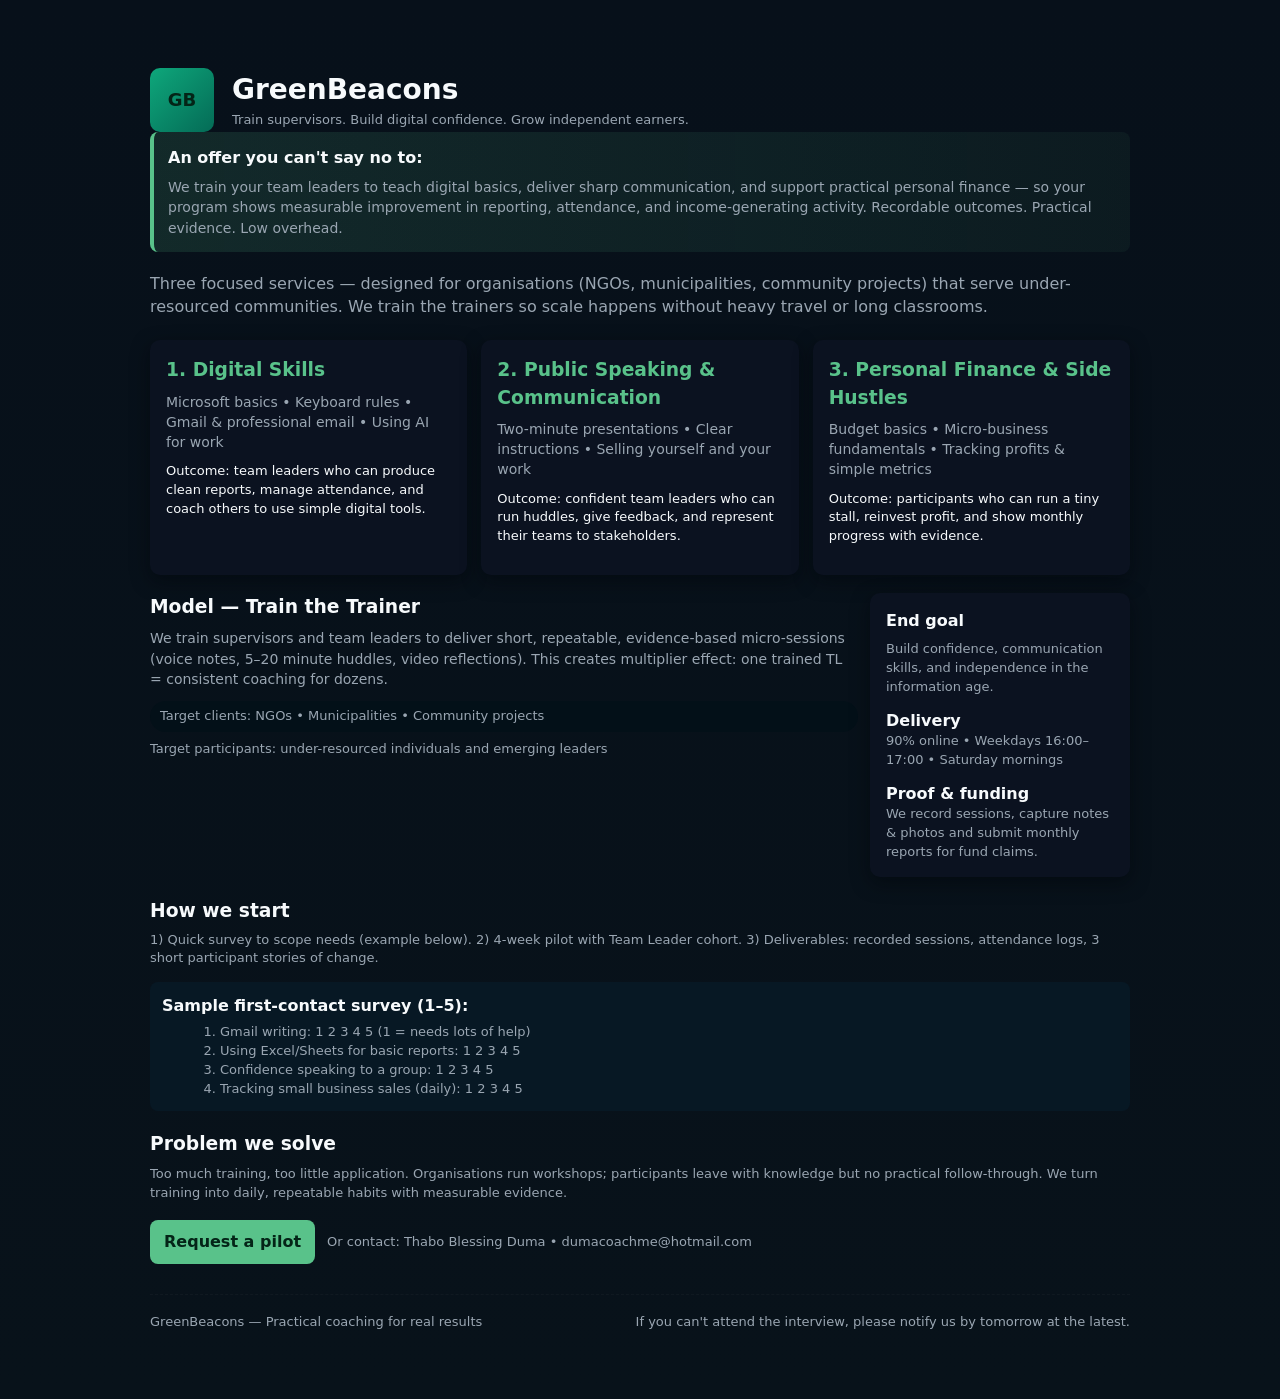
==== GBT.html @ 93b07c0f "Create GBT.html" ====
<!doctype html>
<html lang="en">
<head>
  <meta charset="utf-8" />
  <meta name="viewport" content="width=device-width,initial-scale=1" />
  <title>GreenBeacons — Practical Skills for the Information Age</title>
  <style>
    :root{
      --bg:#0f1724; --card:#0b1220; --accent:#59c28a; --muted:#9aa6b2; --white:#f7fafc;
      font-family:Inter, system-ui, -apple-system, "Segoe UI", Roboto, "Helvetica Neue", Arial;
    }
    body{margin:0;background:linear-gradient(180deg,#07101a 0%, #08121a 100%);color:var(--white);line-height:1.45}
    .wrap{max-width:980px;margin:40px auto;padding:28px}
    header{display:flex;align-items:center;gap:18px}
    .logo{width:64px;height:64px;border-radius:10px;background:linear-gradient(135deg,#0ea77b,#046b56);display:flex;align-items:center;justify-content:center;font-weight:700;color:#042417;font-size:18px}
    h1{font-size:28px;margin:0}
    p.lead{color:var(--muted);margin:10px 0 22px}
    .offer{background:linear-gradient(90deg, rgba(89,194,138,0.14), rgba(89,194,138,0.06));border-left:4px solid var(--accent);padding:14px;border-radius:8px;color:var(--white);margin-bottom:20px}
    .grid{display:grid;grid-template-columns:repeat(3,1fr);gap:14px;margin-top:18px}
    .card{background:var(--card);padding:16px;border-radius:10px;box-shadow:0 6px 18px rgba(2,6,10,0.5)}
    .card h3{margin:0 0 8px;color:var(--accent)}
    .muted{color:var(--muted);font-size:14px}
    .model{display:flex;gap:12px;align-items:flex-start;margin-top:18px}
    .pill{background:#031018;color:var(--muted);padding:6px 10px;border-radius:999px;font-size:13px}
    footer{margin-top:30px;color:var(--muted);font-size:13px;border-top:1px dashed rgba(255,255,255,0.03);padding-top:18px;display:flex;justify-content:space-between;align-items:center}
    .cta{background:var(--accent);color:#042417;padding:10px 14px;border-radius:8px;font-weight:700;text-decoration:none}
    .small{font-size:13px}
    .survey{margin-top:14px;background:#071824;padding:12px;border-radius:8px}
    @media(max-width:880px){.grid{grid-template-columns:1fr;}.model{flex-direction:column}}
  </style>
</head>
<body>
  <main class="wrap">
    <header>
      <div class="logo">GB</div>
      <div>
        <h1>GreenBeacons</h1>
        <div class="muted small">Train supervisors. Build digital confidence. Grow independent earners.</div>
      </div>
    </header>

    <section class="offer" aria-labelledby="offer">
      <strong id="offer">An offer you can't say no to:</strong>
      <div style="margin-top:8px" class="muted">
        We train your team leaders to teach digital basics, deliver sharp communication, and support practical personal finance — so your program shows measurable improvement in reporting, attendance, and income-generating activity. Recordable outcomes. Practical evidence. Low overhead.
      </div>
    </section>

    <p class="lead">
      Three focused services — designed for organisations (NGOs, municipalities, community projects) that serve under-resourced communities. We train the trainers so scale happens without heavy travel or long classrooms.
    </p>

    <div class="grid" role="list">
      <article class="card" role="listitem">
        <h3>1. Digital Skills</h3>
        <div class="muted">Microsoft basics • Keyboard rules • Gmail & professional email • Using AI for work</div>
        <p class="small" style="margin-top:10px">Outcome: team leaders who can produce clean reports, manage attendance, and coach others to use simple digital tools.</p>
      </article>

      <article class="card" role="listitem">
        <h3>2. Public Speaking & Communication</h3>
        <div class="muted">Two-minute presentations • Clear instructions • Selling yourself and your work</div>
        <p class="small" style="margin-top:10px">Outcome: confident team leaders who can run huddles, give feedback, and represent their teams to stakeholders.</p>
      </article>

      <article class="card" role="listitem">
        <h3>3. Personal Finance & Side Hustles</h3>
        <div class="muted">Budget basics • Micro-business fundamentals • Tracking profits & simple metrics</div>
        <p class="small" style="margin-top:10px">Outcome: participants who can run a tiny stall, reinvest profit, and show monthly progress with evidence.</p>
      </article>
    </div>

    <section class="model" aria-labelledby="modelTitle">
      <div style="flex:1">
        <h3 id="modelTitle" style="margin:0;color:var(--white)">Model — Train the Trainer</h3>
        <div class="muted" style="margin-top:8px">
          We train supervisors and team leaders to deliver short, repeatable, evidence-based micro-sessions (voice notes, 5–20 minute huddles, video reflections). This creates multiplier effect: one trained TL = consistent coaching for dozens.
        </div>

        <div style="margin-top:12px" class="pill">Target clients: NGOs • Municipalities • Community projects</div>
        <div style="margin-top:8px" class="muted small">Target participants: under-resourced individuals and emerging leaders</div>
      </div>

      <aside style="width:260px">
        <div class="card">
          <strong>End goal</strong>
          <div class="muted small" style="margin-top:8px">Build confidence, communication skills, and independence in the information age.</div>

          <div style="margin-top:12px">
            <strong>Delivery</strong>
            <div class="muted small">90% online • Weekdays 16:00–17:00 • Saturday mornings</div>
          </div>

          <div style="margin-top:12px">
            <strong>Proof & funding</strong>
            <div class="muted small">We record sessions, capture notes & photos and submit monthly reports for fund claims.</div>
          </div>
        </div>
      </aside>
    </section>

    <section style="margin-top:20px">
      <h3 style="margin-bottom:6px">How we start</h3>
      <div class="muted small">
        1) Quick survey to scope needs (example below). 2) 4-week pilot with Team Leader cohort. 3) Deliverables: recorded sessions, attendance logs, 3 short participant stories of change.
      </div>

      <div class="survey">
        <strong>Sample first-contact survey (1–5):</strong>
        <ol class="muted small" style="margin:6px 0 0 18px">
          <li>Gmail writing: 1 2 3 4 5 (1 = needs lots of help)</li>
          <li>Using Excel/Sheets for basic reports: 1 2 3 4 5</li>
          <li>Confidence speaking to a group: 1 2 3 4 5</li>
          <li>Tracking small business sales (daily): 1 2 3 4 5</li>
        </ol>
      </div>
    </section>

    <section style="margin-top:18px">
      <h3 style="margin-bottom:8px">Problem we solve</h3>
      <div class="muted small">Too much training, too little application. Organisations run workshops; participants leave with knowledge but no practical follow-through. We turn training into daily, repeatable habits with measurable evidence.</div>
    </section>

    <div style="display:flex;gap:12px;margin-top:18px;flex-wrap:wrap;align-items:center">
      <a class="cta" href="mailto:hello@greenbeacons.org?subject=GreenBeacons%20Pilot%20Inquiry">Request a pilot</a>
      <div class="muted small">Or contact: Thabo Blessing Duma • dumacoachme@hotmail.com</div>
    </div>

    <footer>
      <div class="small">GreenBeacons — Practical coaching for real results</div>
      <div class="small muted">If you can't attend the interview, please notify us by tomorrow at the latest.</div>
    </footer>
  </main>
</body>
</html>
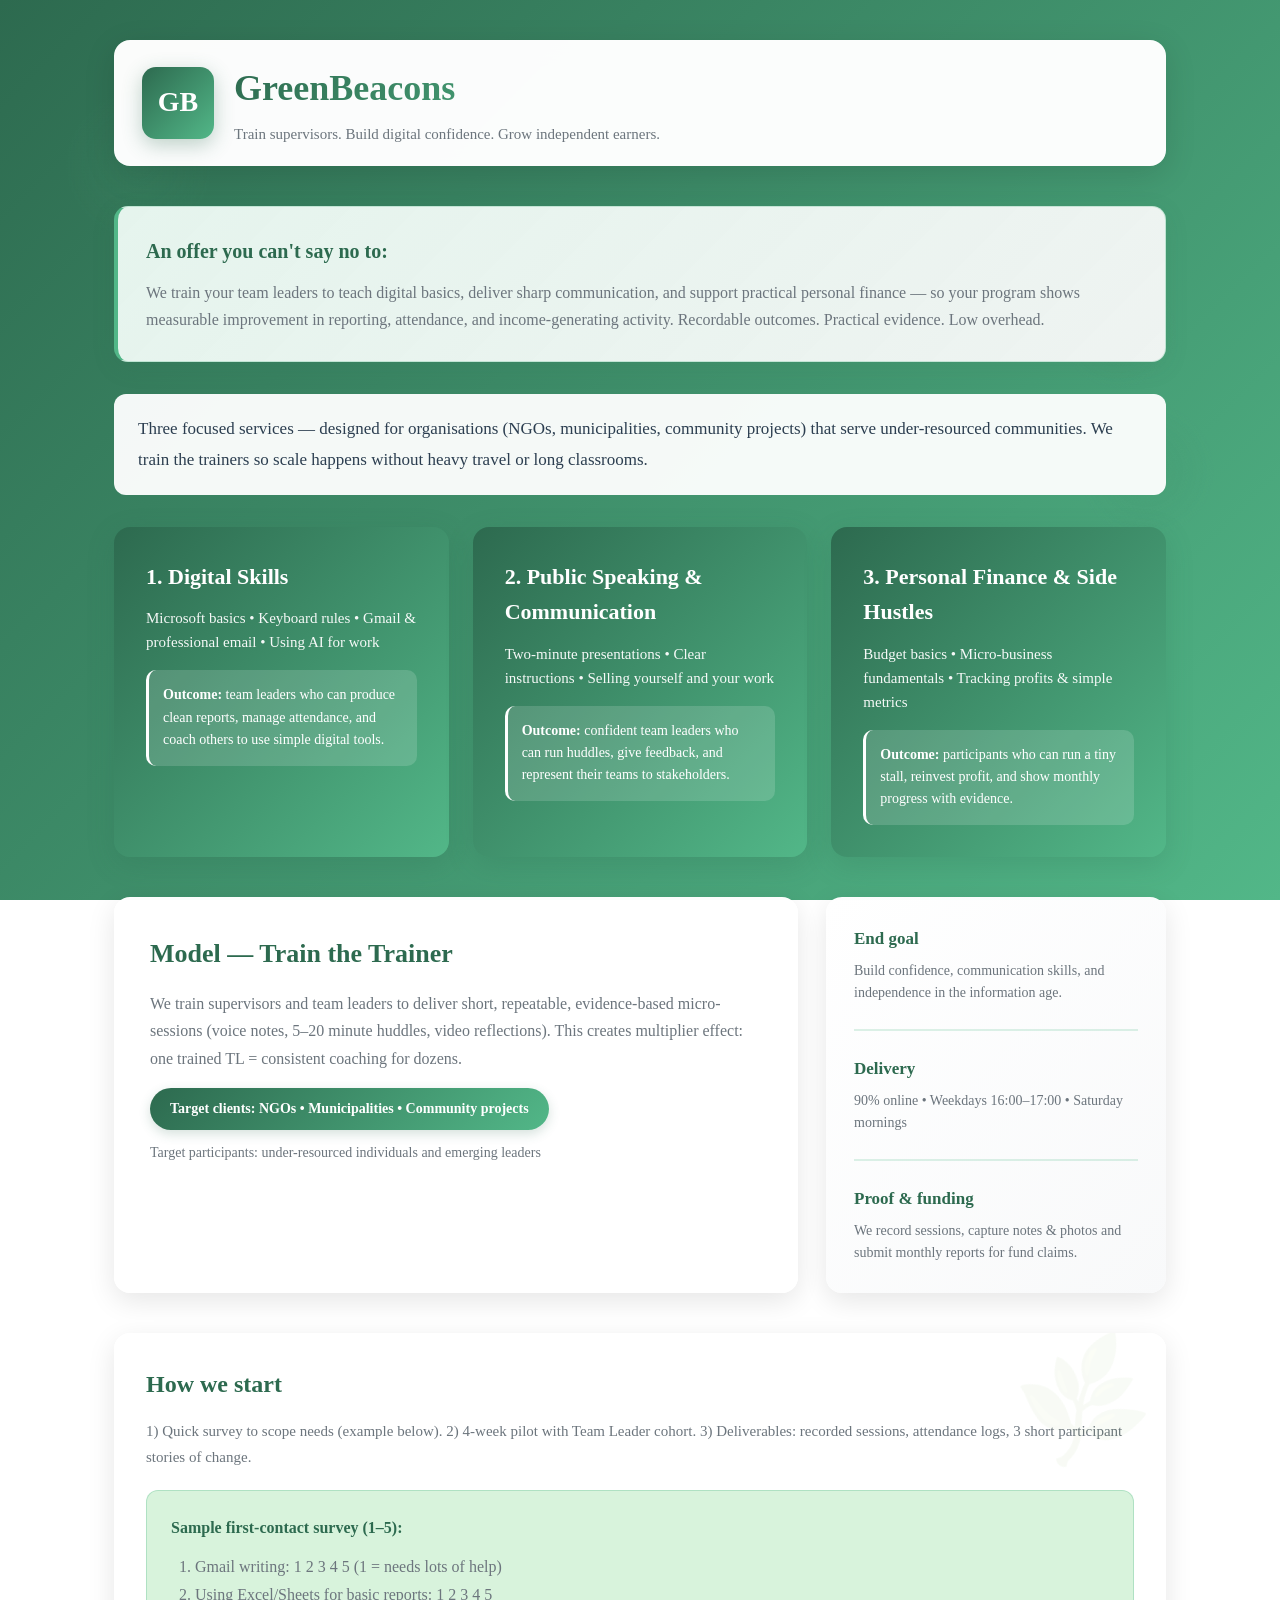
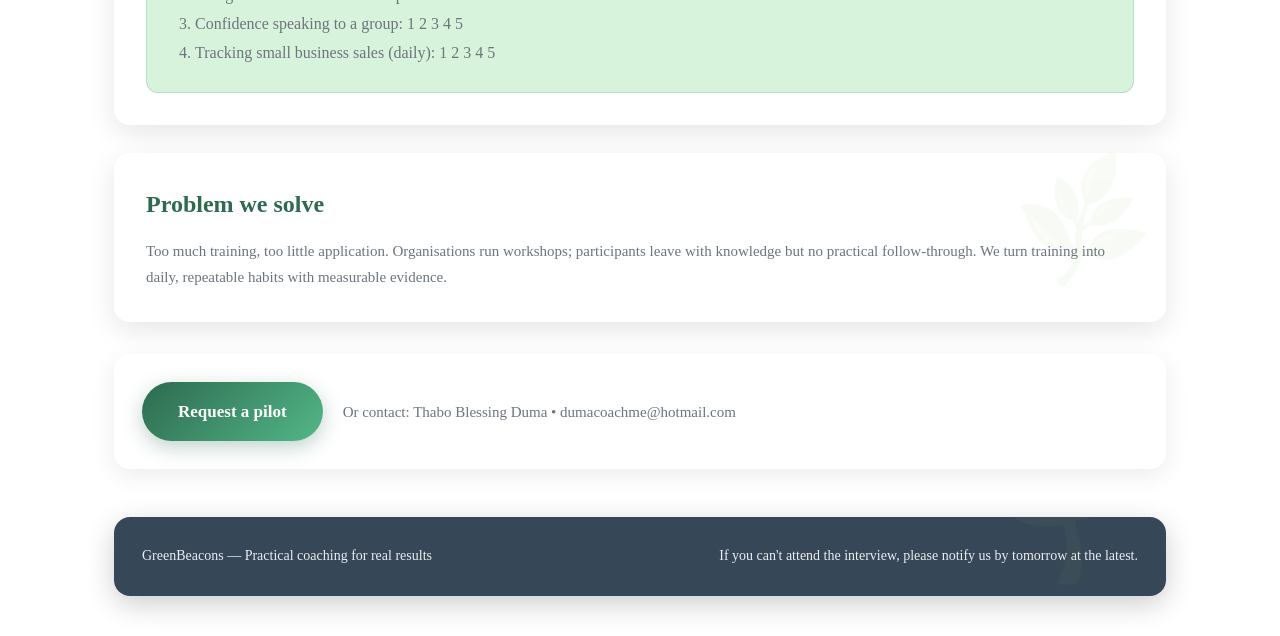
==== commit 36fa55fb: "Update GBT.html" ====
--- a/GBT.html
+++ b/GBT.html
@@ -5,43 +5,448 @@
   <meta name="viewport" content="width=device-width,initial-scale=1" />
   <title>GreenBeacons — Practical Skills for the Information Age</title>
   <style>
-    :root{
-      --bg:#0f1724; --card:#0b1220; --accent:#59c28a; --muted:#9aa6b2; --white:#f7fafc;
-      font-family:Inter, system-ui, -apple-system, "Segoe UI", Roboto, "Helvetica Neue", Arial;
-    }
-    body{margin:0;background:linear-gradient(180deg,#07101a 0%, #08121a 100%);color:var(--white);line-height:1.45}
-    .wrap{max-width:980px;margin:40px auto;padding:28px}
-    header{display:flex;align-items:center;gap:18px}
-    .logo{width:64px;height:64px;border-radius:10px;background:linear-gradient(135deg,#0ea77b,#046b56);display:flex;align-items:center;justify-content:center;font-weight:700;color:#042417;font-size:18px}
-    h1{font-size:28px;margin:0}
-    p.lead{color:var(--muted);margin:10px 0 22px}
-    .offer{background:linear-gradient(90deg, rgba(89,194,138,0.14), rgba(89,194,138,0.06));border-left:4px solid var(--accent);padding:14px;border-radius:8px;color:var(--white);margin-bottom:20px}
-    .grid{display:grid;grid-template-columns:repeat(3,1fr);gap:14px;margin-top:18px}
-    .card{background:var(--card);padding:16px;border-radius:10px;box-shadow:0 6px 18px rgba(2,6,10,0.5)}
-    .card h3{margin:0 0 8px;color:var(--accent)}
-    .muted{color:var(--muted);font-size:14px}
-    .model{display:flex;gap:12px;align-items:flex-start;margin-top:18px}
-    .pill{background:#031018;color:var(--muted);padding:6px 10px;border-radius:999px;font-size:13px}
-    footer{margin-top:30px;color:var(--muted);font-size:13px;border-top:1px dashed rgba(255,255,255,0.03);padding-top:18px;display:flex;justify-content:space-between;align-items:center}
-    .cta{background:var(--accent);color:#042417;padding:10px 14px;border-radius:8px;font-weight:700;text-decoration:none}
-    .small{font-size:13px}
-    .survey{margin-top:14px;background:#071824;padding:12px;border-radius:8px}
-    @media(max-width:880px){.grid{grid-template-columns:1fr;}.model{flex-direction:column}}
+    * {
+      margin: 0;
+      padding: 0;
+      box-sizing: border-box;
+    }
+    
+    :root {
+      --primary-dark: #2d6a4f;
+      --primary-light: #52b788;
+      --text-dark: #2c3e50;
+      --text-muted: #6c757d;
+      --bg-white: #ffffff;
+      --bg-light: #f8f9fa;
+      --bg-highlight: #d8f3dc;
+      font-family: Georgia, serif;
+    }
+    
+    body {
+      line-height: 1.6;
+      color: var(--text-dark);
+      background: linear-gradient(135deg, var(--primary-dark) 0%, var(--primary-light) 100%);
+      background-attachment: fixed;
+      position: relative;
+      min-height: 100vh;
+    }
+    
+    .leaf-decoration {
+      position: fixed;
+      pointer-events: none;
+      z-index: 0;
+      opacity: 0.08;
+    }
+    
+    .leaf-1 {
+      top: 10%;
+      left: 5%;
+      width: 150px;
+      height: 150px;
+      background: radial-gradient(circle, var(--primary-light) 0%, transparent 70%);
+      border-radius: 50% 0 50% 50%;
+      transform: rotate(-45deg);
+    }
+    
+    .leaf-2 {
+      top: 30%;
+      right: 8%;
+      width: 120px;
+      height: 120px;
+      background: radial-gradient(circle, var(--primary-dark) 0%, transparent 70%);
+      border-radius: 50% 50% 0 50%;
+      transform: rotate(25deg);
+    }
+    
+    .leaf-3 {
+      bottom: 20%;
+      left: 10%;
+      width: 180px;
+      height: 180px;
+      background: radial-gradient(circle, var(--primary-light) 0%, transparent 70%);
+      border-radius: 50% 50% 50% 0;
+      transform: rotate(60deg);
+    }
+    
+    .leaf-4 {
+      bottom: 40%;
+      right: 5%;
+      width: 140px;
+      height: 140px;
+      background: radial-gradient(circle, var(--primary-dark) 0%, transparent 70%);
+      border-radius: 0 50% 50% 50%;
+      transform: rotate(-30deg);
+    }
+    
+    .wrap {
+      max-width: 1100px;
+      margin: 0 auto;
+      padding: 40px 24px;
+      position: relative;
+      z-index: 1;
+    }
+    
+    header {
+      display: flex;
+      align-items: center;
+      gap: 20px;
+      margin-bottom: 40px;
+      background: rgba(255, 255, 255, 0.98);
+      backdrop-filter: blur(10px);
+      padding: 20px 28px;
+      border-radius: 16px;
+      box-shadow: 0 8px 32px rgba(0, 0, 0, 0.12);
+    }
+    
+    .logo {
+      width: 72px;
+      height: 72px;
+      border-radius: 14px;
+      background: linear-gradient(135deg, var(--primary-dark), var(--primary-light));
+      display: flex;
+      align-items: center;
+      justify-content: center;
+      font-weight: 800;
+      color: white;
+      font-size: 28px;
+      box-shadow: 0 6px 20px rgba(45, 106, 79, 0.3);
+    }
+    
+    h1 {
+      font-size: 36px;
+      margin: 0;
+      font-weight: 700;
+      background: linear-gradient(135deg, var(--primary-dark), var(--primary-light));
+      -webkit-background-clip: text;
+      -webkit-text-fill-color: transparent;
+      background-clip: text;
+    }
+    
+    .tagline {
+      color: var(--text-muted);
+      margin: 4px 0 0;
+      font-size: 15px;
+    }
+    
+    .offer {
+      background: linear-gradient(135deg, rgba(82, 183, 136, 0.15), rgba(45, 106, 79, 0.08));
+      border: 1px solid rgba(82, 183, 136, 0.25);
+      border-left: 4px solid var(--primary-light);
+      padding: 28px;
+      border-radius: 14px;
+      margin-bottom: 32px;
+      box-shadow: 0 6px 24px rgba(45, 106, 79, 0.1);
+      background-color: white;
+    }
+    
+    .offer strong {
+      color: var(--primary-dark);
+      font-size: 20px;
+      display: block;
+      margin-bottom: 12px;
+    }
+    
+    .offer-text {
+      color: var(--text-muted);
+      line-height: 1.7;
+    }
+    
+    p.lead {
+      color: var(--text-dark);
+      font-size: 17px;
+      margin: 0 0 32px;
+      line-height: 1.8;
+      background: rgba(255, 255, 255, 0.95);
+      padding: 20px 24px;
+      border-radius: 12px;
+    }
+    
+    .grid {
+      display: grid;
+      grid-template-columns: repeat(auto-fit, minmax(300px, 1fr));
+      gap: 24px;
+      margin: 32px 0;
+    }
+    
+    .card {
+      background: linear-gradient(135deg, var(--primary-dark) 0%, var(--primary-light) 100%);
+      color: white;
+      padding: 32px;
+      border-radius: 16px;
+      box-shadow: 0 8px 28px rgba(45, 106, 79, 0.2);
+      transition: transform 0.3s, box-shadow 0.3s;
+      cursor: default;
+      position: relative;
+      overflow: hidden;
+    }
+    
+    .card::before {
+      content: '';
+      position: absolute;
+      top: -50%;
+      right: -50%;
+      width: 200%;
+      height: 200%;
+      background: radial-gradient(circle, rgba(255,255,255,0.1) 0%, transparent 70%);
+      opacity: 0;
+      transition: opacity 0.3s;
+    }
+    
+    .card:hover::before {
+      opacity: 1;
+    }
+    
+    .card:hover {
+      transform: translateY(-6px);
+      box-shadow: 0 16px 40px rgba(45, 106, 79, 0.3);
+    }
+    
+    .card h3 {
+      margin: 0 0 12px;
+      font-size: 22px;
+      font-weight: 700;
+      color: white;
+    }
+    
+    .card-desc {
+      font-size: 15px;
+      margin-bottom: 16px;
+      opacity: 0.95;
+    }
+    
+    .card-outcome {
+      font-size: 14px;
+      background: rgba(255, 255, 255, 0.15);
+      padding: 14px;
+      border-radius: 10px;
+      border-left: 3px solid white;
+      line-height: 1.6;
+    }
+    
+    .model {
+      display: grid;
+      grid-template-columns: 1fr 340px;
+      gap: 28px;
+      margin: 40px 0;
+    }
+    
+    .model-content {
+      background: rgba(255, 255, 255, 0.98);
+      padding: 36px;
+      border-radius: 16px;
+      box-shadow: 0 8px 28px rgba(0, 0, 0, 0.1);
+    }
+    
+    .model h3 {
+      margin: 0 0 16px;
+      color: var(--primary-dark);
+      font-size: 26px;
+      font-weight: 700;
+    }
+    
+    .model-text {
+      color: var(--text-muted);
+      line-height: 1.7;
+      margin-bottom: 16px;
+    }
+    
+    .pill {
+      display: inline-block;
+      background: linear-gradient(135deg, var(--primary-dark), var(--primary-light));
+      color: white;
+      padding: 10px 20px;
+      border-radius: 24px;
+      font-size: 14px;
+      font-weight: 600;
+      box-shadow: 0 4px 12px rgba(45, 106, 79, 0.2);
+    }
+    
+    .sidebar-card {
+      background: linear-gradient(135deg, rgba(255,255,255,0.98) 0%, rgba(248,249,250,0.98) 100%);
+      padding: 28px;
+      border-radius: 16px;
+      box-shadow: 0 8px 28px rgba(0, 0, 0, 0.1);
+    }
+    
+    .sidebar-card strong {
+      color: var(--primary-dark);
+      font-size: 17px;
+      display: block;
+      margin-bottom: 8px;
+    }
+    
+    .sidebar-section {
+      margin-top: 24px;
+      padding-top: 24px;
+      border-top: 2px solid rgba(82, 183, 136, 0.2);
+    }
+    
+    .sidebar-section:first-child {
+      margin-top: 0;
+      padding-top: 0;
+      border-top: none;
+    }
+    
+    .sidebar-text {
+      color: var(--text-muted);
+      font-size: 14px;
+      line-height: 1.6;
+    }
+    
+    .section {
+      background: rgba(255, 255, 255, 0.98);
+      padding: 32px;
+      border-radius: 16px;
+      margin: 28px 0;
+      box-shadow: 0 8px 28px rgba(0, 0, 0, 0.1);
+      position: relative;
+      overflow: hidden;
+    }
+    
+    .section::before {
+      content: '🌿';
+      position: absolute;
+      top: -10px;
+      right: 20px;
+      font-size: 100px;
+      opacity: 0.04;
+      transform: rotate(-20deg);
+    }
+    
+    .section h3 {
+      margin: 0 0 16px;
+      color: var(--primary-dark);
+      font-size: 24px;
+      font-weight: 700;
+    }
+    
+    .section-text {
+      color: var(--text-muted);
+      font-size: 15px;
+      line-height: 1.7;
+    }
+    
+    .survey {
+      margin-top: 20px;
+      background: var(--bg-highlight);
+      padding: 24px;
+      border-radius: 12px;
+      border: 1px solid rgba(82, 183, 136, 0.3);
+    }
+    
+    .survey strong {
+      color: var(--primary-dark);
+      font-size: 16px;
+    }
+    
+    .survey ol {
+      margin: 12px 0 0 24px;
+      padding: 0;
+      color: var(--text-muted);
+      line-height: 1.8;
+    }
+    
+    .cta {
+      display: inline-block;
+      background: linear-gradient(135deg, var(--primary-dark), var(--primary-light));
+      color: white;
+      padding: 16px 36px;
+      border-radius: 50px;
+      font-weight: 700;
+      text-decoration: none;
+      font-size: 17px;
+      box-shadow: 0 6px 20px rgba(45, 106, 79, 0.3);
+      transition: transform 0.3s, box-shadow 0.3s;
+    }
+    
+    .cta:hover {
+      transform: translateY(-3px);
+      box-shadow: 0 10px 32px rgba(45, 106, 79, 0.4);
+    }
+    
+    .cta-section {
+      display: flex;
+      gap: 20px;
+      margin: 32px 0;
+      flex-wrap: wrap;
+      align-items: center;
+      background: rgba(255, 255, 255, 0.98);
+      padding: 28px;
+      border-radius: 16px;
+      box-shadow: 0 6px 24px rgba(0, 0, 0, 0.08);
+    }
+    
+    .contact-info {
+      color: var(--text-muted);
+      font-size: 15px;
+    }
+    
+    footer {
+      margin-top: 48px;
+      padding: 28px;
+      background: rgba(44, 62, 80, 0.95);
+      backdrop-filter: blur(10px);
+      border-radius: 16px;
+      display: flex;
+      justify-content: space-between;
+      align-items: center;
+      color: rgba(255, 255, 255, 0.9);
+      font-size: 14px;
+      flex-wrap: wrap;
+      gap: 16px;
+      box-shadow: 0 8px 28px rgba(0, 0, 0, 0.2);
+      position: relative;
+      overflow: hidden;
+    }
+    
+    footer::before {
+      content: '🌱';
+      position: absolute;
+      bottom: -20px;
+      right: 30px;
+      font-size: 120px;
+      opacity: 0.06;
+    }
+    
+    @media (max-width: 900px) {
+      .grid {
+        grid-template-columns: 1fr;
+      }
+      .model {
+        grid-template-columns: 1fr;
+      }
+      header {
+        flex-direction: column;
+        text-align: center;
+      }
+      h1 {
+        font-size: 28px;
+      }
+      footer {
+        flex-direction: column;
+        text-align: center;
+      }
+    }
   </style>
 </head>
 <body>
+  <div class="leaf-decoration leaf-1"></div>
+  <div class="leaf-decoration leaf-2"></div>
+  <div class="leaf-decoration leaf-3"></div>
+  <div class="leaf-decoration leaf-4"></div>
+  
   <main class="wrap">
     <header>
       <div class="logo">GB</div>
       <div>
         <h1>GreenBeacons</h1>
-        <div class="muted small">Train supervisors. Build digital confidence. Grow independent earners.</div>
+        <div class="tagline">Train supervisors. Build digital confidence. Grow independent earners.</div>
       </div>
     </header>
 
-    <section class="offer" aria-labelledby="offer">
-      <strong id="offer">An offer you can't say no to:</strong>
-      <div style="margin-top:8px" class="muted">
+    <section class="offer">
+      <strong>An offer you can't say no to:</strong>
+      <div class="offer-text">
         We train your team leaders to teach digital basics, deliver sharp communication, and support practical personal finance — so your program shows measurable improvement in reporting, attendance, and income-generating activity. Recordable outcomes. Practical evidence. Low overhead.
       </div>
     </section>
@@ -50,64 +455,78 @@
       Three focused services — designed for organisations (NGOs, municipalities, community projects) that serve under-resourced communities. We train the trainers so scale happens without heavy travel or long classrooms.
     </p>
 
-    <div class="grid" role="list">
-      <article class="card" role="listitem">
+    <div class="grid">
+      <article class="card">
         <h3>1. Digital Skills</h3>
-        <div class="muted">Microsoft basics • Keyboard rules • Gmail & professional email • Using AI for work</div>
-        <p class="small" style="margin-top:10px">Outcome: team leaders who can produce clean reports, manage attendance, and coach others to use simple digital tools.</p>
+        <div class="card-desc">Microsoft basics • Keyboard rules • Gmail & professional email • Using AI for work</div>
+        <div class="card-outcome">
+          <strong>Outcome:</strong> team leaders who can produce clean reports, manage attendance, and coach others to use simple digital tools.
+        </div>
       </article>
 
-      <article class="card" role="listitem">
+      <article class="card">
         <h3>2. Public Speaking & Communication</h3>
-        <div class="muted">Two-minute presentations • Clear instructions • Selling yourself and your work</div>
-        <p class="small" style="margin-top:10px">Outcome: confident team leaders who can run huddles, give feedback, and represent their teams to stakeholders.</p>
+        <div class="card-desc">Two-minute presentations • Clear instructions • Selling yourself and your work</div>
+        <div class="card-outcome">
+          <strong>Outcome:</strong> confident team leaders who can run huddles, give feedback, and represent their teams to stakeholders.
+        </div>
       </article>
 
-      <article class="card" role="listitem">
+      <article class="card">
         <h3>3. Personal Finance & Side Hustles</h3>
-        <div class="muted">Budget basics • Micro-business fundamentals • Tracking profits & simple metrics</div>
-        <p class="small" style="margin-top:10px">Outcome: participants who can run a tiny stall, reinvest profit, and show monthly progress with evidence.</p>
+        <div class="card-desc">Budget basics • Micro-business fundamentals • Tracking profits & simple metrics</div>
+        <div class="card-outcome">
+          <strong>Outcome:</strong> participants who can run a tiny stall, reinvest profit, and show monthly progress with evidence.
+        </div>
       </article>
     </div>
 
-    <section class="model" aria-labelledby="modelTitle">
-      <div style="flex:1">
-        <h3 id="modelTitle" style="margin:0;color:var(--white)">Model — Train the Trainer</h3>
-        <div class="muted" style="margin-top:8px">
+    <section class="model">
+      <div class="model-content">
+        <h3>Model — Train the Trainer</h3>
+        <div class="model-text">
           We train supervisors and team leaders to deliver short, repeatable, evidence-based micro-sessions (voice notes, 5–20 minute huddles, video reflections). This creates multiplier effect: one trained TL = consistent coaching for dozens.
         </div>
 
-        <div style="margin-top:12px" class="pill">Target clients: NGOs • Municipalities • Community projects</div>
-        <div style="margin-top:8px" class="muted small">Target participants: under-resourced individuals and emerging leaders</div>
+        <div class="pill">Target clients: NGOs • Municipalities • Community projects</div>
+        <div style="margin-top:12px;color:var(--text-muted);font-size:14px">
+          Target participants: under-resourced individuals and emerging leaders
+        </div>
       </div>
 
-      <aside style="width:260px">
-        <div class="card">
+      <aside class="sidebar-card">
+        <div class="sidebar-section">
           <strong>End goal</strong>
-          <div class="muted small" style="margin-top:8px">Build confidence, communication skills, and independence in the information age.</div>
-
-          <div style="margin-top:12px">
-            <strong>Delivery</strong>
-            <div class="muted small">90% online • Weekdays 16:00–17:00 • Saturday mornings</div>
+          <div class="sidebar-text">
+            Build confidence, communication skills, and independence in the information age.
           </div>
-
-          <div style="margin-top:12px">
-            <strong>Proof & funding</strong>
-            <div class="muted small">We record sessions, capture notes & photos and submit monthly reports for fund claims.</div>
+        </div>
+
+        <div class="sidebar-section">
+          <strong>Delivery</strong>
+          <div class="sidebar-text">
+            90% online • Weekdays 16:00–17:00 • Saturday mornings
+          </div>
+        </div>
+
+        <div class="sidebar-section">
+          <strong>Proof & funding</strong>
+          <div class="sidebar-text">
+            We record sessions, capture notes & photos and submit monthly reports for fund claims.
           </div>
         </div>
       </aside>
     </section>
 
-    <section style="margin-top:20px">
-      <h3 style="margin-bottom:6px">How we start</h3>
-      <div class="muted small">
+    <section class="section">
+      <h3>How we start</h3>
+      <div class="section-text">
         1) Quick survey to scope needs (example below). 2) 4-week pilot with Team Leader cohort. 3) Deliverables: recorded sessions, attendance logs, 3 short participant stories of change.
       </div>
 
       <div class="survey">
         <strong>Sample first-contact survey (1–5):</strong>
-        <ol class="muted small" style="margin:6px 0 0 18px">
+        <ol>
           <li>Gmail writing: 1 2 3 4 5 (1 = needs lots of help)</li>
           <li>Using Excel/Sheets for basic reports: 1 2 3 4 5</li>
           <li>Confidence speaking to a group: 1 2 3 4 5</li>
@@ -116,19 +535,21 @@
       </div>
     </section>
 
-    <section style="margin-top:18px">
-      <h3 style="margin-bottom:8px">Problem we solve</h3>
-      <div class="muted small">Too much training, too little application. Organisations run workshops; participants leave with knowledge but no practical follow-through. We turn training into daily, repeatable habits with measurable evidence.</div>
+    <section class="section">
+      <h3>Problem we solve</h3>
+      <div class="section-text">
+        Too much training, too little application. Organisations run workshops; participants leave with knowledge but no practical follow-through. We turn training into daily, repeatable habits with measurable evidence.
+      </div>
     </section>
 
-    <div style="display:flex;gap:12px;margin-top:18px;flex-wrap:wrap;align-items:center">
+    <div class="cta-section">
       <a class="cta" href="mailto:hello@greenbeacons.org?subject=GreenBeacons%20Pilot%20Inquiry">Request a pilot</a>
-      <div class="muted small">Or contact: Thabo Blessing Duma • dumacoachme@hotmail.com</div>
+      <div class="contact-info">Or contact: Thabo Blessing Duma • dumacoachme@hotmail.com</div>
     </div>
 
     <footer>
-      <div class="small">GreenBeacons — Practical coaching for real results</div>
-      <div class="small muted">If you can't attend the interview, please notify us by tomorrow at the latest.</div>
+      <div>GreenBeacons — Practical coaching for real results</div>
+      <div>If you can't attend the interview, please notify us by tomorrow at the latest.</div>
     </footer>
   </main>
 </body>
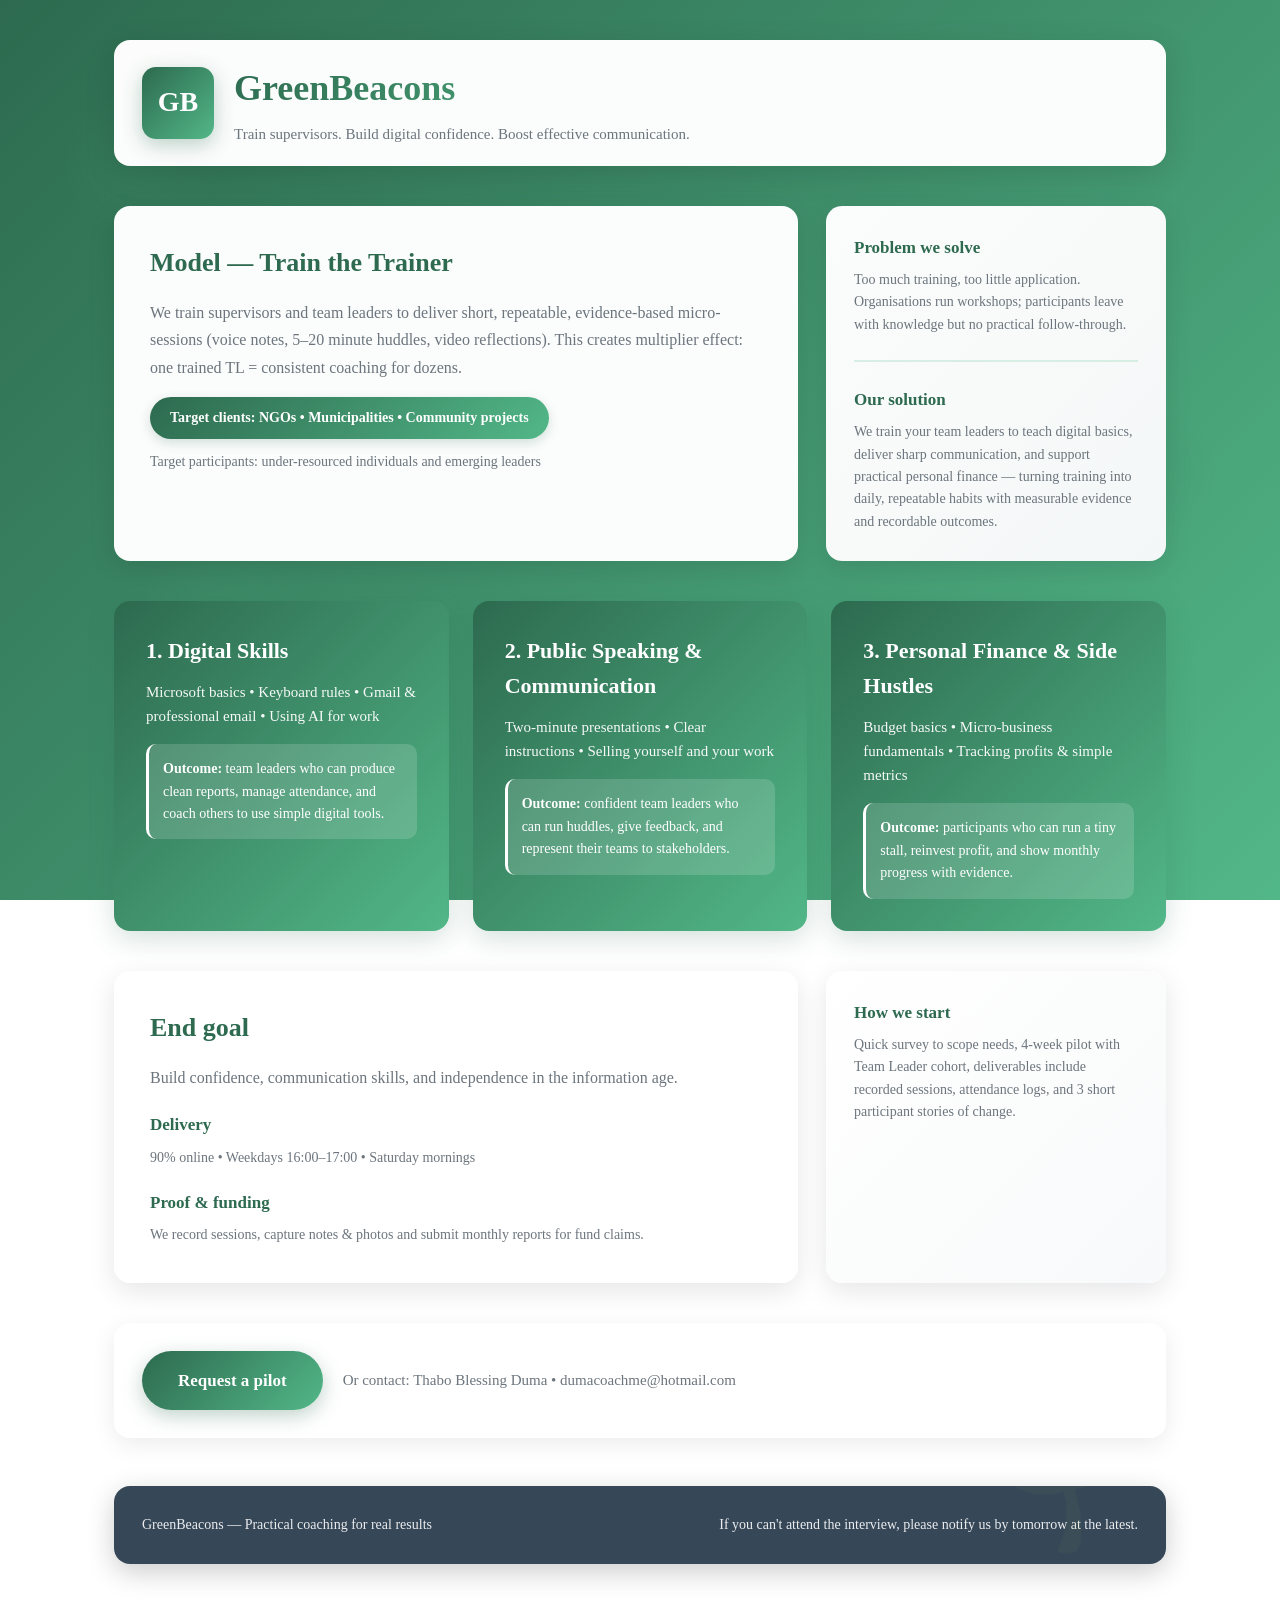
==== commit c0edb6d4: "Update GBT.html" ====
--- a/GBT.html
+++ b/GBT.html
@@ -128,39 +128,6 @@
       font-size: 15px;
     }
     
-    .offer {
-      background: linear-gradient(135deg, rgba(82, 183, 136, 0.15), rgba(45, 106, 79, 0.08));
-      border: 1px solid rgba(82, 183, 136, 0.25);
-      border-left: 4px solid var(--primary-light);
-      padding: 28px;
-      border-radius: 14px;
-      margin-bottom: 32px;
-      box-shadow: 0 6px 24px rgba(45, 106, 79, 0.1);
-      background-color: white;
-    }
-    
-    .offer strong {
-      color: var(--primary-dark);
-      font-size: 20px;
-      display: block;
-      margin-bottom: 12px;
-    }
-    
-    .offer-text {
-      color: var(--text-muted);
-      line-height: 1.7;
-    }
-    
-    p.lead {
-      color: var(--text-dark);
-      font-size: 17px;
-      margin: 0 0 32px;
-      line-height: 1.8;
-      background: rgba(255, 255, 255, 0.95);
-      padding: 20px 24px;
-      border-radius: 12px;
-    }
-    
     .grid {
       display: grid;
       grid-template-columns: repeat(auto-fit, minmax(300px, 1fr));
@@ -291,59 +258,6 @@
       color: var(--text-muted);
       font-size: 14px;
       line-height: 1.6;
-    }
-    
-    .section {
-      background: rgba(255, 255, 255, 0.98);
-      padding: 32px;
-      border-radius: 16px;
-      margin: 28px 0;
-      box-shadow: 0 8px 28px rgba(0, 0, 0, 0.1);
-      position: relative;
-      overflow: hidden;
-    }
-    
-    .section::before {
-      content: '🌿';
-      position: absolute;
-      top: -10px;
-      right: 20px;
-      font-size: 100px;
-      opacity: 0.04;
-      transform: rotate(-20deg);
-    }
-    
-    .section h3 {
-      margin: 0 0 16px;
-      color: var(--primary-dark);
-      font-size: 24px;
-      font-weight: 700;
-    }
-    
-    .section-text {
-      color: var(--text-muted);
-      font-size: 15px;
-      line-height: 1.7;
-    }
-    
-    .survey {
-      margin-top: 20px;
-      background: var(--bg-highlight);
-      padding: 24px;
-      border-radius: 12px;
-      border: 1px solid rgba(82, 183, 136, 0.3);
-    }
-    
-    .survey strong {
-      color: var(--primary-dark);
-      font-size: 16px;
-    }
-    
-    .survey ol {
-      margin: 12px 0 0 24px;
-      padding: 0;
-      color: var(--text-muted);
-      line-height: 1.8;
     }
     
     .cta {
@@ -440,20 +354,39 @@
       <div class="logo">GB</div>
       <div>
         <h1>GreenBeacons</h1>
-        <div class="tagline">Train supervisors. Build digital confidence. Grow independent earners.</div>
+        <div class="tagline">Train supervisors. Build digital confidence. Boost effective communication.</div>
       </div>
     </header>
 
-    <section class="offer">
-      <strong>An offer you can't say no to:</strong>
-      <div class="offer-text">
-        We train your team leaders to teach digital basics, deliver sharp communication, and support practical personal finance — so your program shows measurable improvement in reporting, attendance, and income-generating activity. Recordable outcomes. Practical evidence. Low overhead.
+    <section class="model">
+      <div class="model-content">
+        <h3>Model — Train the Trainer</h3>
+        <div class="model-text">
+          We train supervisors and team leaders to deliver short, repeatable, evidence-based micro-sessions (voice notes, 5–20 minute huddles, video reflections). This creates multiplier effect: one trained TL = consistent coaching for dozens.
+        </div>
+
+        <div class="pill">Target clients: NGOs • Municipalities • Community projects</div>
+        <div style="margin-top:12px;color:var(--text-muted);font-size:14px">
+          Target participants: under-resourced individuals and emerging leaders
+        </div>
       </div>
+
+      <aside class="sidebar-card">
+        <div class="sidebar-section">
+          <strong>Problem we solve</strong>
+          <div class="sidebar-text">
+            Too much training, too little application. Organisations run workshops; participants leave with knowledge but no practical follow-through.
+          </div>
+        </div>
+
+        <div class="sidebar-section">
+          <strong>Our solution</strong>
+          <div class="sidebar-text">
+            We train your team leaders to teach digital basics, deliver sharp communication, and support practical personal finance — turning training into daily, repeatable habits with measurable evidence and recordable outcomes.
+          </div>
+        </div>
+      </aside>
     </section>
-
-    <p class="lead">
-      Three focused services — designed for organisations (NGOs, municipalities, community projects) that serve under-resourced communities. We train the trainers so scale happens without heavy travel or long classrooms.
-    </p>
 
     <div class="grid">
       <article class="card">
@@ -483,63 +416,34 @@
 
     <section class="model">
       <div class="model-content">
-        <h3>Model — Train the Trainer</h3>
+        <h3>End goal</h3>
         <div class="model-text">
-          We train supervisors and team leaders to deliver short, repeatable, evidence-based micro-sessions (voice notes, 5–20 minute huddles, video reflections). This creates multiplier effect: one trained TL = consistent coaching for dozens.
-        </div>
-
-        <div class="pill">Target clients: NGOs • Municipalities • Community projects</div>
-        <div style="margin-top:12px;color:var(--text-muted);font-size:14px">
-          Target participants: under-resourced individuals and emerging leaders
+          Build confidence, communication skills, and independence in the information age.
+        </div>
+
+        <div style="margin-top:20px">
+          <strong style="color:var(--primary-dark);font-size:17px;display:block;margin-bottom:8px">Delivery</strong>
+          <div style="color:var(--text-muted);font-size:14px">
+            90% online • Weekdays 16:00–17:00 • Saturday mornings
+          </div>
+        </div>
+
+        <div style="margin-top:20px">
+          <strong style="color:var(--primary-dark);font-size:17px;display:block;margin-bottom:8px">Proof & funding</strong>
+          <div style="color:var(--text-muted);font-size:14px">
+            We record sessions, capture notes & photos and submit monthly reports for fund claims.
+          </div>
         </div>
       </div>
 
       <aside class="sidebar-card">
         <div class="sidebar-section">
-          <strong>End goal</strong>
+          <strong>How we start</strong>
           <div class="sidebar-text">
-            Build confidence, communication skills, and independence in the information age.
+            Quick survey to scope needs, 4-week pilot with Team Leader cohort, deliverables include recorded sessions, attendance logs, and 3 short participant stories of change.
           </div>
         </div>
-
-        <div class="sidebar-section">
-          <strong>Delivery</strong>
-          <div class="sidebar-text">
-            90% online • Weekdays 16:00–17:00 • Saturday mornings
-          </div>
-        </div>
-
-        <div class="sidebar-section">
-          <strong>Proof & funding</strong>
-          <div class="sidebar-text">
-            We record sessions, capture notes & photos and submit monthly reports for fund claims.
-          </div>
-        </div>
       </aside>
-    </section>
-
-    <section class="section">
-      <h3>How we start</h3>
-      <div class="section-text">
-        1) Quick survey to scope needs (example below). 2) 4-week pilot with Team Leader cohort. 3) Deliverables: recorded sessions, attendance logs, 3 short participant stories of change.
-      </div>
-
-      <div class="survey">
-        <strong>Sample first-contact survey (1–5):</strong>
-        <ol>
-          <li>Gmail writing: 1 2 3 4 5 (1 = needs lots of help)</li>
-          <li>Using Excel/Sheets for basic reports: 1 2 3 4 5</li>
-          <li>Confidence speaking to a group: 1 2 3 4 5</li>
-          <li>Tracking small business sales (daily): 1 2 3 4 5</li>
-        </ol>
-      </div>
-    </section>
-
-    <section class="section">
-      <h3>Problem we solve</h3>
-      <div class="section-text">
-        Too much training, too little application. Organisations run workshops; participants leave with knowledge but no practical follow-through. We turn training into daily, repeatable habits with measurable evidence.
-      </div>
     </section>
 
     <div class="cta-section">
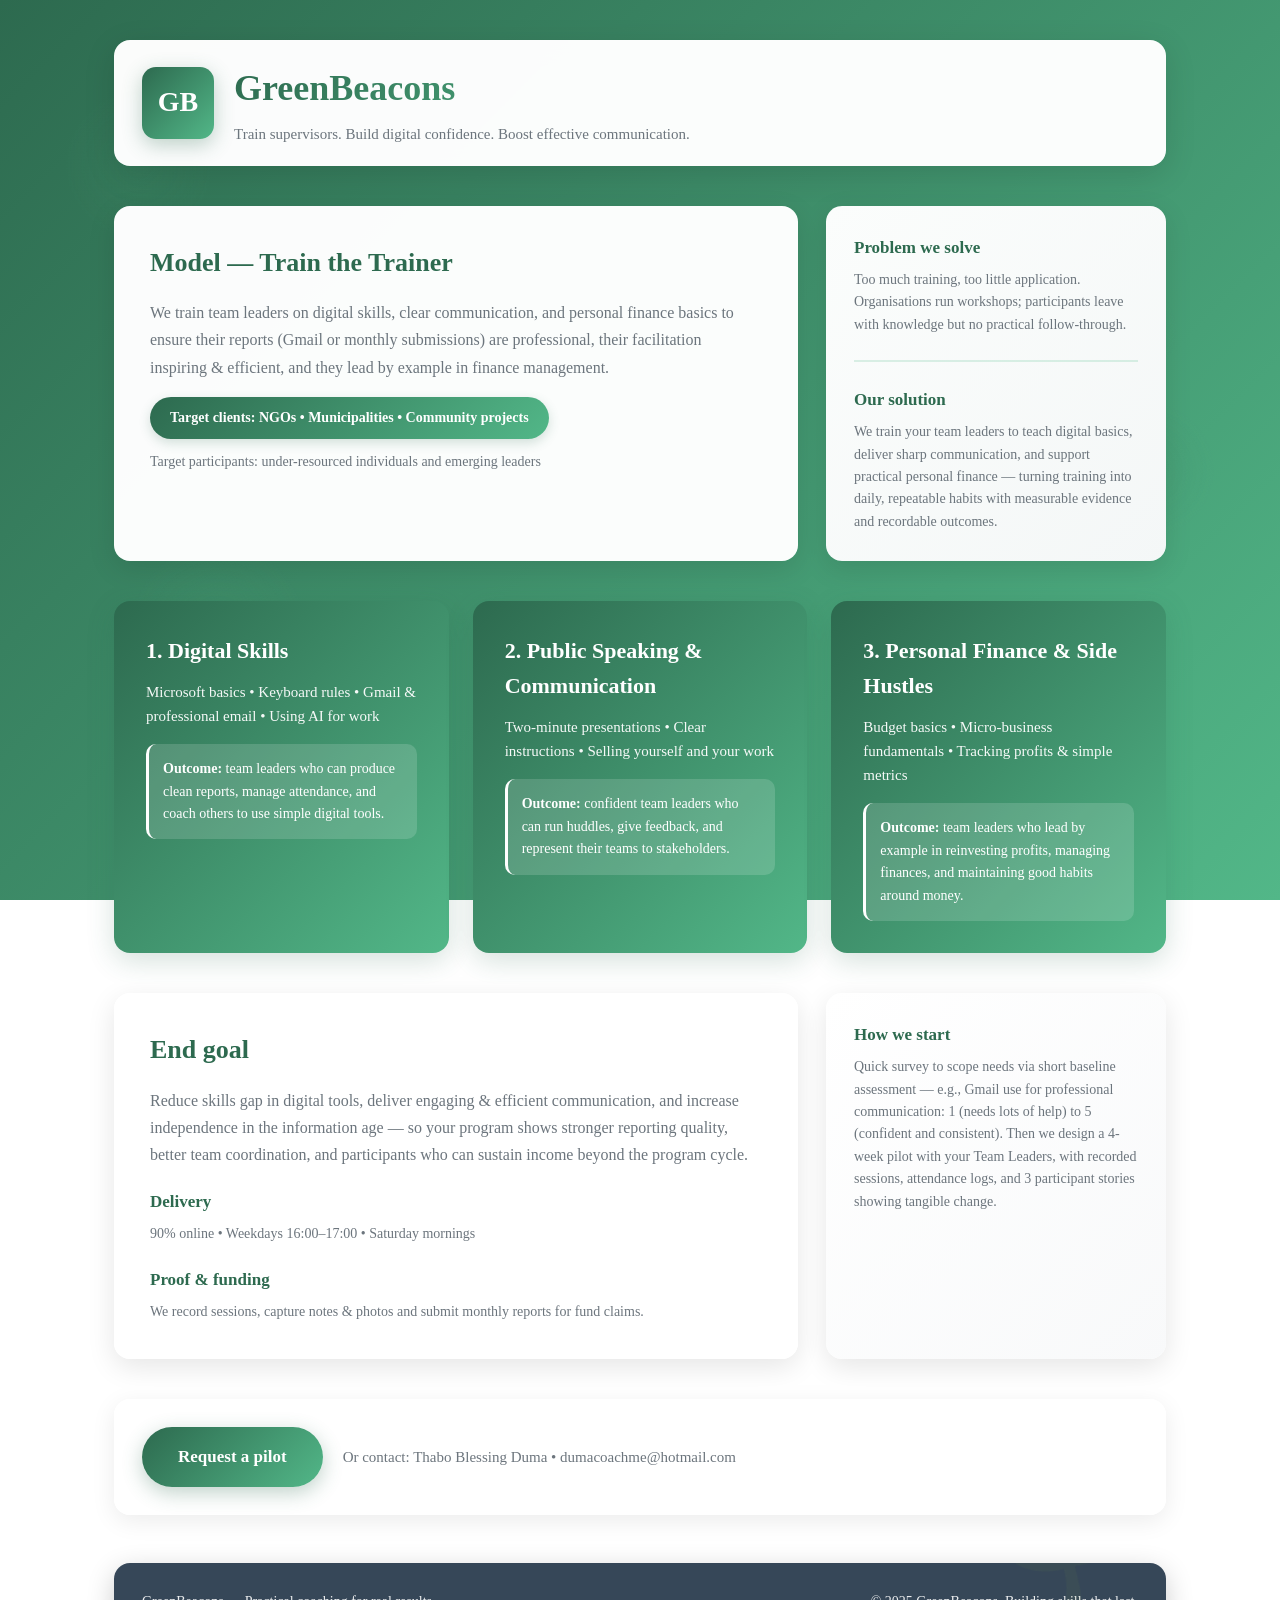
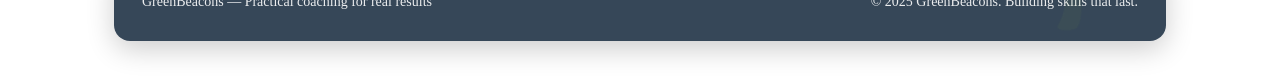
==== commit c33bb0ed: "Update GBT.html" ====
--- a/GBT.html
+++ b/GBT.html
@@ -362,7 +362,7 @@
       <div class="model-content">
         <h3>Model — Train the Trainer</h3>
         <div class="model-text">
-          We train supervisors and team leaders to deliver short, repeatable, evidence-based micro-sessions (voice notes, 5–20 minute huddles, video reflections). This creates multiplier effect: one trained TL = consistent coaching for dozens.
+          We train team leaders on digital skills, clear communication, and personal finance basics to ensure their reports (Gmail or monthly submissions) are professional, their facilitation inspiring & efficient, and they lead by example in finance management.
         </div>
 
         <div class="pill">Target clients: NGOs • Municipalities • Community projects</div>
@@ -409,7 +409,7 @@
         <h3>3. Personal Finance & Side Hustles</h3>
         <div class="card-desc">Budget basics • Micro-business fundamentals • Tracking profits & simple metrics</div>
         <div class="card-outcome">
-          <strong>Outcome:</strong> participants who can run a tiny stall, reinvest profit, and show monthly progress with evidence.
+          <strong>Outcome:</strong> team leaders who lead by example in reinvesting profits, managing finances, and maintaining good habits around money.
         </div>
       </article>
     </div>
@@ -418,7 +418,7 @@
       <div class="model-content">
         <h3>End goal</h3>
         <div class="model-text">
-          Build confidence, communication skills, and independence in the information age.
+          Reduce skills gap in digital tools, deliver engaging & efficient communication, and increase independence in the information age — so your program shows stronger reporting quality, better team coordination, and participants who can sustain income beyond the program cycle.
         </div>
 
         <div style="margin-top:20px">
@@ -440,7 +440,7 @@
         <div class="sidebar-section">
           <strong>How we start</strong>
           <div class="sidebar-text">
-            Quick survey to scope needs, 4-week pilot with Team Leader cohort, deliverables include recorded sessions, attendance logs, and 3 short participant stories of change.
+            Quick survey to scope needs via short baseline assessment — e.g., Gmail use for professional communication: 1 (needs lots of help) to 5 (confident and consistent). Then we design a 4-week pilot with your Team Leaders, with recorded sessions, attendance logs, and 3 participant stories showing tangible change.
           </div>
         </div>
       </aside>
@@ -453,7 +453,7 @@
 
     <footer>
       <div>GreenBeacons — Practical coaching for real results</div>
-      <div>If you can't attend the interview, please notify us by tomorrow at the latest.</div>
+      <div>© 2025 GreenBeacons. Building skills that last.</div>
     </footer>
   </main>
 </body>
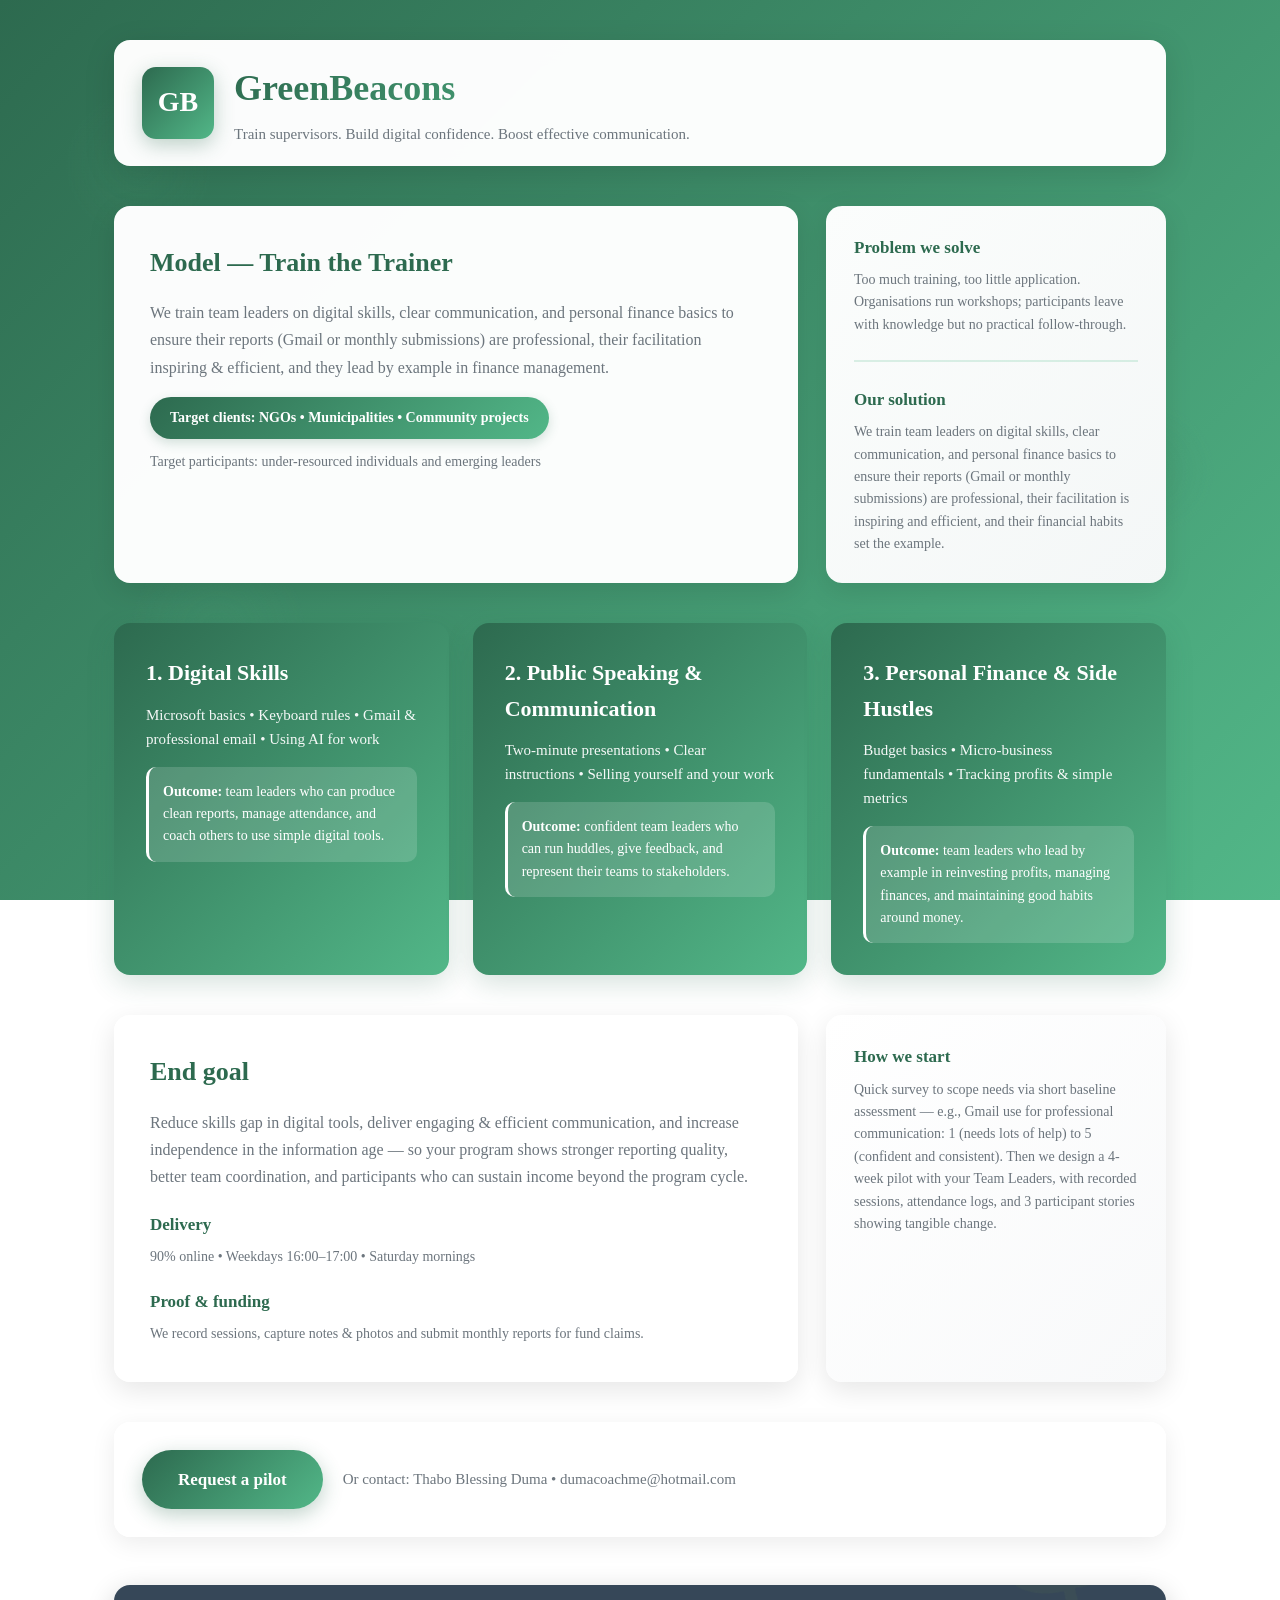
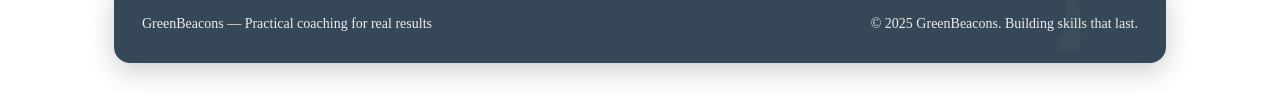
==== commit dc176a3f: "Update GBT.html" ====
--- a/GBT.html
+++ b/GBT.html
@@ -382,7 +382,7 @@
         <div class="sidebar-section">
           <strong>Our solution</strong>
           <div class="sidebar-text">
-            We train your team leaders to teach digital basics, deliver sharp communication, and support practical personal finance — turning training into daily, repeatable habits with measurable evidence and recordable outcomes.
+            We train team leaders on digital skills, clear communication, and personal finance basics to ensure their reports (Gmail or monthly submissions) are professional, their facilitation is inspiring and efficient, and their financial habits set the example.
           </div>
         </div>
       </aside>
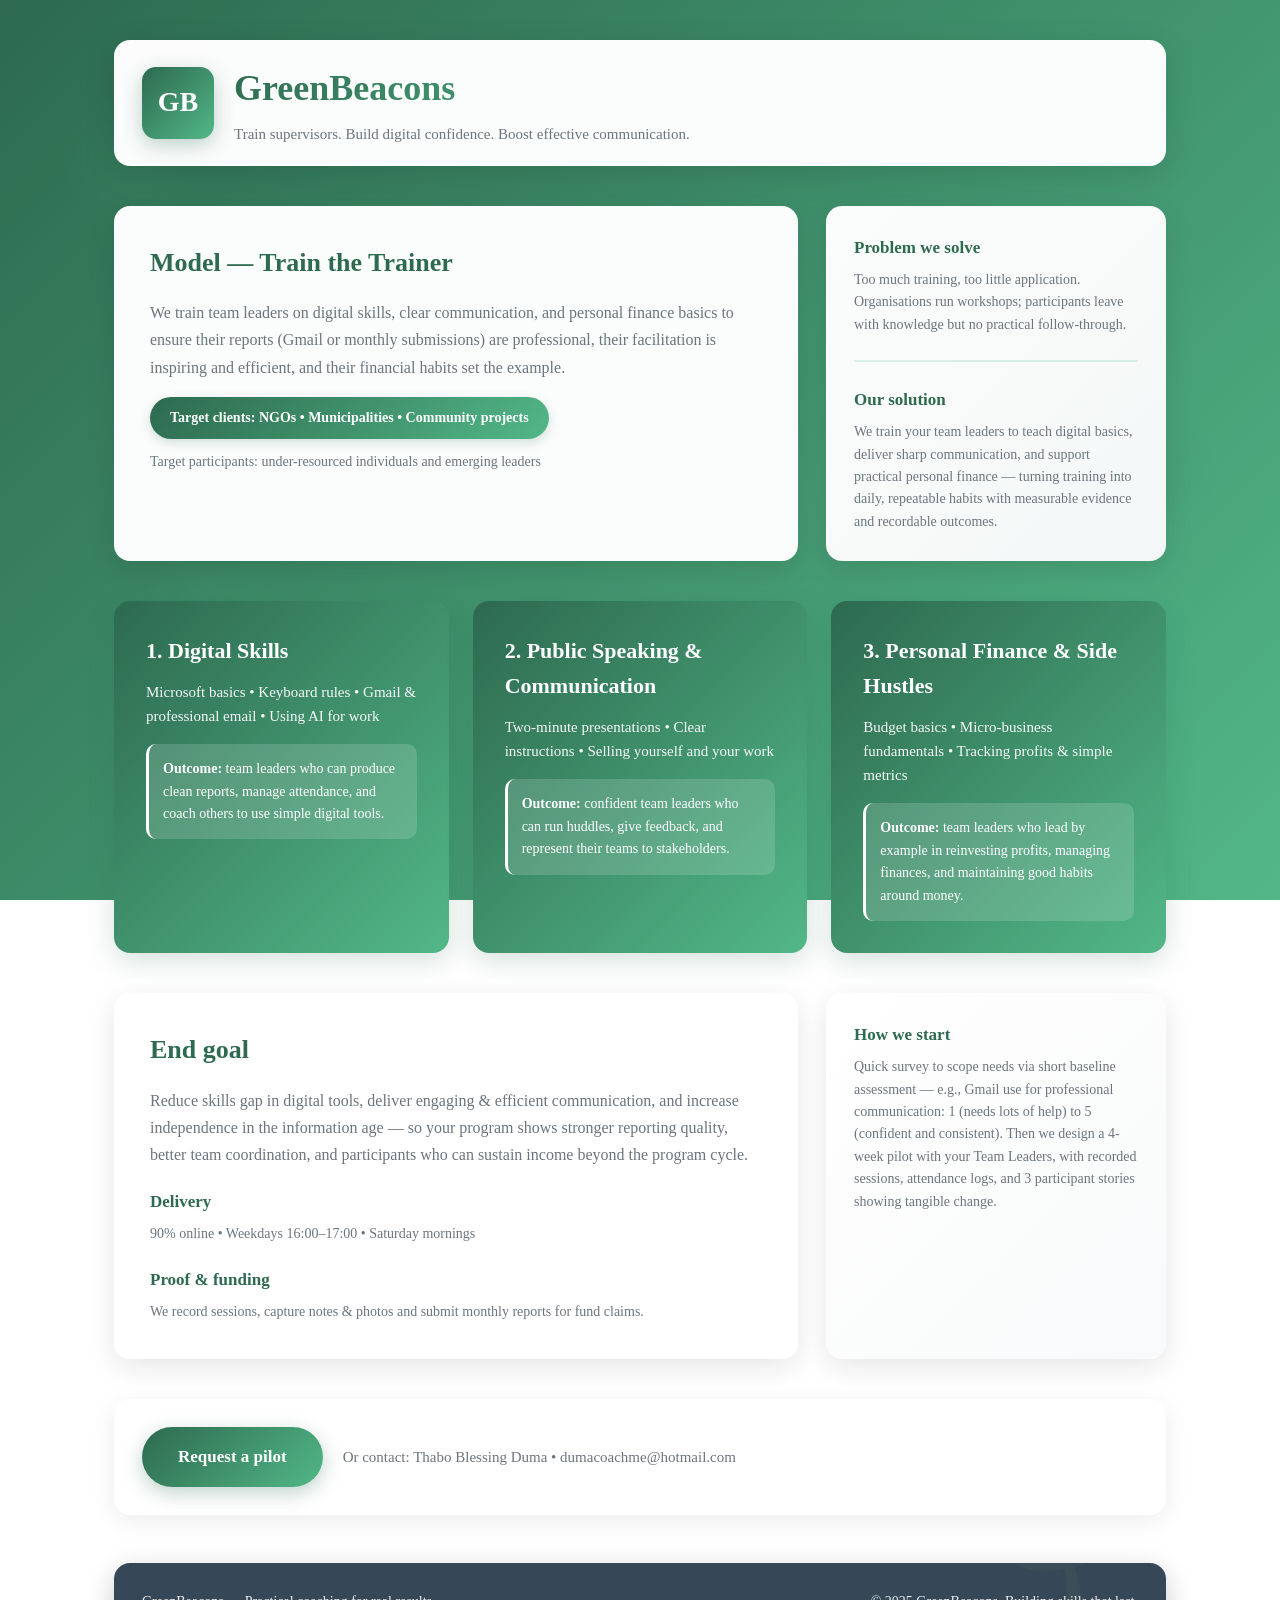
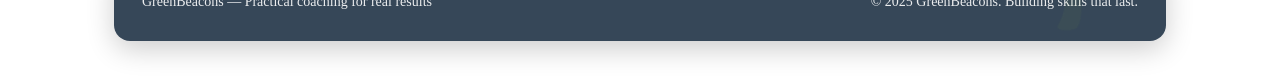
==== commit 58766da8: "Update GBT.html" ====
--- a/GBT.html
+++ b/GBT.html
@@ -362,7 +362,7 @@
       <div class="model-content">
         <h3>Model — Train the Trainer</h3>
         <div class="model-text">
-          We train team leaders on digital skills, clear communication, and personal finance basics to ensure their reports (Gmail or monthly submissions) are professional, their facilitation inspiring & efficient, and they lead by example in finance management.
+          We train team leaders on digital skills, clear communication, and personal finance basics to ensure their reports (Gmail or monthly submissions) are professional, their facilitation is inspiring and efficient, and their financial habits set the example.
         </div>
 
         <div class="pill">Target clients: NGOs • Municipalities • Community projects</div>
@@ -382,7 +382,7 @@
         <div class="sidebar-section">
           <strong>Our solution</strong>
           <div class="sidebar-text">
-            We train team leaders on digital skills, clear communication, and personal finance basics to ensure their reports (Gmail or monthly submissions) are professional, their facilitation is inspiring and efficient, and their financial habits set the example.
+            We train your team leaders to teach digital basics, deliver sharp communication, and support practical personal finance — turning training into daily, repeatable habits with measurable evidence and recordable outcomes.
           </div>
         </div>
       </aside>
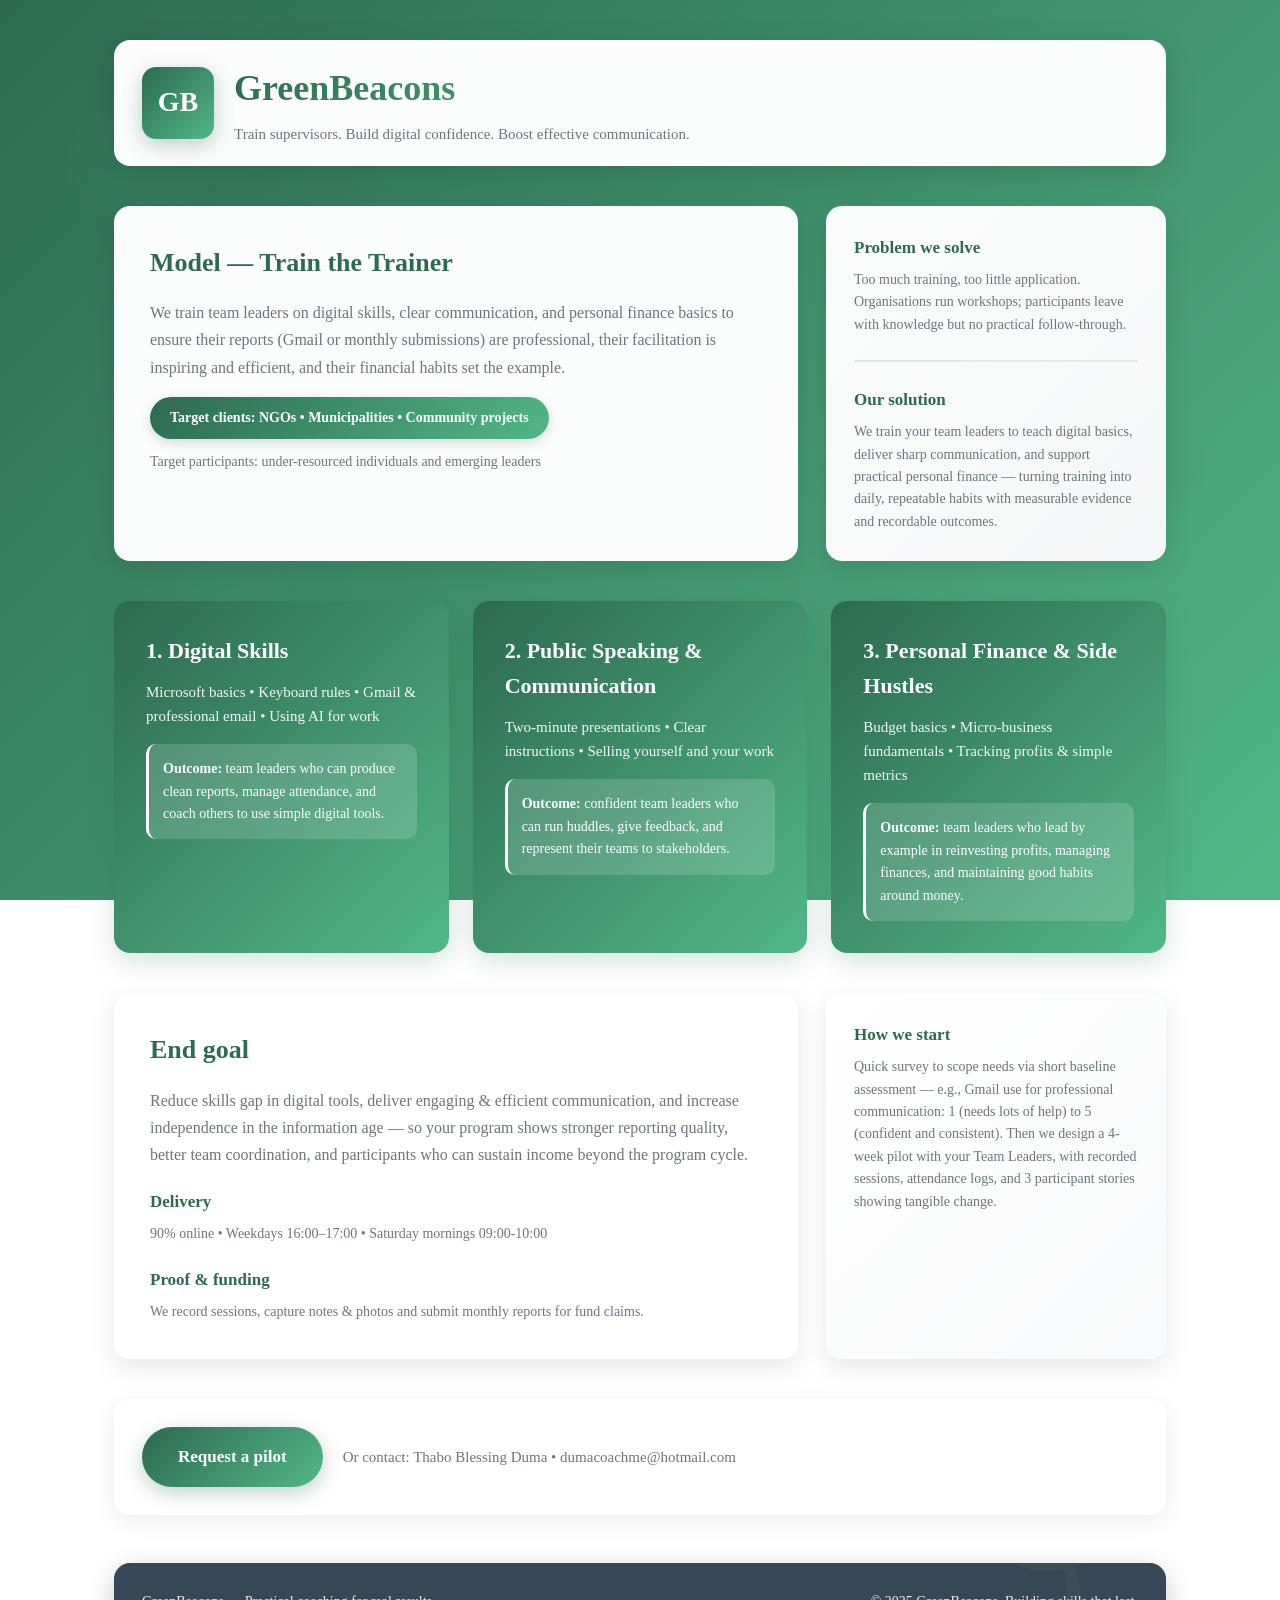
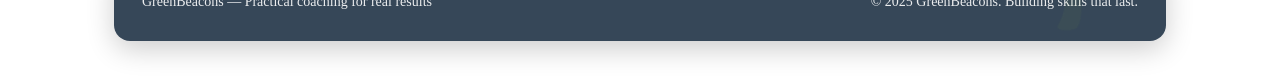
==== commit eae2eaf9: "Update GBT.html" ====
--- a/GBT.html
+++ b/GBT.html
@@ -424,7 +424,7 @@
         <div style="margin-top:20px">
           <strong style="color:var(--primary-dark);font-size:17px;display:block;margin-bottom:8px">Delivery</strong>
           <div style="color:var(--text-muted);font-size:14px">
-            90% online • Weekdays 16:00–17:00 • Saturday mornings
+            90% online • Weekdays 16:00–17:00 • Saturday mornings 09:00-10:00
           </div>
         </div>
 
